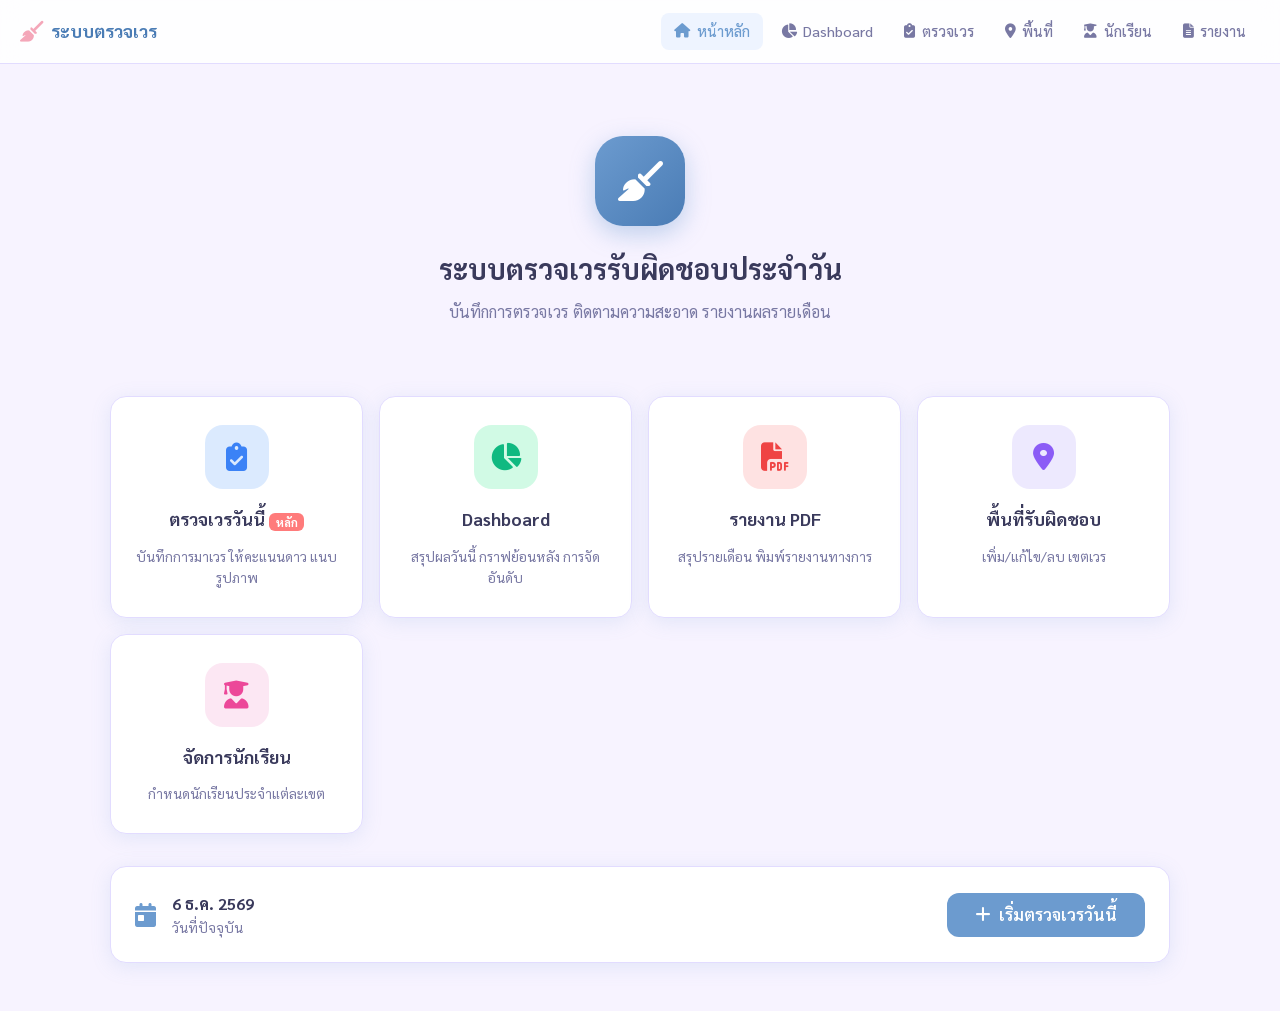
==== index.html @ fd8ac573 "Add files via upload" ====
<!DOCTYPE html>
<html lang="th">
<head>
<meta charset="UTF-8">
<meta name="viewport" content="width=device-width, initial-scale=1.0">
<title>ระบบตรวจเวรรับผิดชอบ</title>
<link rel="stylesheet" href="assets/css/style.css">
<link rel="stylesheet" href="assets/css/print.css">
<link rel="stylesheet" href="https://cdnjs.cloudflare.com/ajax/libs/font-awesome/6.5.0/css/all.min.css">
<style>
.hero {
  text-align: center; padding: 3rem 1rem 2.5rem;
}
.hero-icon {
  width: 90px; height: 90px; border-radius: 28px;
  background: linear-gradient(135deg, var(--primary), var(--primary-dk));
  display: inline-flex; align-items: center; justify-content: center;
  font-size: 2.5rem; color: #fff; margin-bottom: 1.25rem;
  box-shadow: 0 8px 24px rgba(108,155,207,0.4);
}
.hero h1 { font-size: 1.75rem; font-weight: 700; color: var(--text); }
.hero p  { color: var(--text-lt); margin-top: 0.5rem; font-size: 1rem; }
.menu-grid {
  display: grid;
  grid-template-columns: repeat(auto-fit, minmax(220px, 1fr));
  gap: 1rem; margin-top: 2rem;
}
.menu-card {
  background: var(--card); border-radius: var(--radius);
  box-shadow: var(--shadow); border: 1px solid var(--border);
  padding: 1.75rem 1.5rem; text-align: center;
  text-decoration: none; color: var(--text);
  transition: transform 0.2s, box-shadow 0.2s;
  display: flex; flex-direction: column; align-items: center; gap: 0.75rem;
}
.menu-card:hover { transform: translateY(-5px); box-shadow: var(--shadow-md); }
.menu-card-icon {
  width: 64px; height: 64px; border-radius: 18px;
  display: flex; align-items: center; justify-content: center; font-size: 1.75rem;
  margin-bottom: 0.25rem;
}
.menu-card h3 { font-size: 1.1rem; font-weight: 700; }
.menu-card p  { font-size: 0.85rem; color: var(--text-lt); }
.tag-new {
  background: var(--danger); color: #fff; font-size: 0.7rem;
  padding: 0.1rem 0.4rem; border-radius: 6px; font-weight: 700;
}
</style>
</head>
<body>

<!-- NAVBAR -->
<nav class="navbar">
  <a href="index.html" class="navbar-brand">
    <i class="fas fa-broom"></i> ระบบตรวจเวร
  </a>
  <div class="navbar-spacer"></div>
  <div class="navbar-links">
    <a href="index.html"><i class="fas fa-home"></i> หน้าหลัก</a>
    <a href="dashboard.html"><i class="fas fa-chart-pie"></i> Dashboard</a>
    <a href="check.html"><i class="fas fa-clipboard-check"></i> ตรวจเวร</a>
    <a href="zones.html"><i class="fas fa-map-marker-alt"></i> พื้นที่</a>
    <a href="students.html"><i class="fas fa-user-graduate"></i> นักเรียน</a>
    <a href="report.html"><i class="fas fa-file-alt"></i> รายงาน</a>
  </div>
  <button class="navbar-hamburger no-print" id="hamburger-btn" aria-label="เมนู">
    <span></span><span></span><span></span>
  </button>
</nav>

<!-- MOBILE MENU -->
<div class="mobile-menu" id="mobile-menu">
  <a href="index.html"><i class="fas fa-home"></i> หน้าหลัก</a>
  <a href="dashboard.html"><i class="fas fa-chart-pie"></i> Dashboard</a>
  <a href="check.html"><i class="fas fa-clipboard-check"></i> ตรวจเวรประจำวัน</a>
  <a href="zones.html"><i class="fas fa-map-marker-alt"></i> จัดการพื้นที่เวร</a>
  <a href="students.html"><i class="fas fa-user-graduate"></i> จัดการนักเรียน</a>
  <a href="report.html"><i class="fas fa-file-alt"></i> รายงาน PDF</a>
</div>

<div class="page-wrapper">
  <div class="container">
    <div class="hero fade-in">
      <div class="hero-icon"><i class="fas fa-broom"></i></div>
      <h1>ระบบตรวจเวรรับผิดชอบประจำวัน</h1>
      <p>บันทึกการตรวจเวร ติดตามความสะอาด รายงานผลรายเดือน</p>
    </div>

    <div class="menu-grid fade-in">
      <a href="check.html" class="menu-card">
        <div class="menu-card-icon" style="background:#DBEAFE; color:#3B82F6;">
          <i class="fas fa-clipboard-check"></i>
        </div>
        <h3>ตรวจเวรวันนี้ <span class="tag-new">หลัก</span></h3>
        <p>บันทึกการมาเวร ให้คะแนนดาว แนบรูปภาพ</p>
      </a>

      <a href="dashboard.html" class="menu-card">
        <div class="menu-card-icon" style="background:#D1FAE5; color:#10B981;">
          <i class="fas fa-chart-pie"></i>
        </div>
        <h3>Dashboard</h3>
        <p>สรุปผลวันนี้ กราฟย้อนหลัง การจัดอันดับ</p>
      </a>

      <a href="report.html" class="menu-card">
        <div class="menu-card-icon" style="background:#FEE2E2; color:#EF4444;">
          <i class="fas fa-file-pdf"></i>
        </div>
        <h3>รายงาน PDF</h3>
        <p>สรุปรายเดือน พิมพ์รายงานทางการ</p>
      </a>

      <a href="zones.html" class="menu-card">
        <div class="menu-card-icon" style="background:#EDE9FE; color:#8B5CF6;">
          <i class="fas fa-map-marker-alt"></i>
        </div>
        <h3>พื้นที่รับผิดชอบ</h3>
        <p>เพิ่ม/แก้ไข/ลบ เขตเวร</p>
      </a>

      <a href="students.html" class="menu-card">
        <div class="menu-card-icon" style="background:#FCE7F3; color:#EC4899;">
          <i class="fas fa-user-graduate"></i>
        </div>
        <h3>จัดการนักเรียน</h3>
        <p>กำหนดนักเรียนประจำแต่ละเขต</p>
      </a>
    </div>

    <!-- Quick info bar -->
    <div class="card" style="margin-top:2rem;" id="quick-info">
      <div class="card-body" style="display:flex; align-items:center; gap:1rem; flex-wrap:wrap;">
        <i class="fas fa-calendar-day" style="color:var(--primary); font-size:1.5rem;"></i>
        <div>
          <div style="font-weight:700;" id="today-display">—</div>
          <div style="font-size:0.85rem; color:var(--text-lt);">วันที่ปัจจุบัน</div>
        </div>
        <div style="margin-left:auto;">
          <a href="check.html" class="btn btn-primary btn-lg">
            <i class="fas fa-plus"></i> เริ่มตรวจเวรวันนี้
          </a>
        </div>
      </div>
    </div>
  </div>
</div>

<script src="assets/js/api.js"></script>
<script src="assets/js/ui.js"></script>
<script>
  document.getElementById('today-display').textContent = formatThaiDate(todayISO());
</script>
</body>
</html>
---- assets/css/style.css ----
/* ============================================================
   ระบบตรวจเวร - Main Stylesheet
   Design: Soft Pastel + Clean Educational
   ============================================================ */

/* ─── FONT IMPORT ─────────────────────────────────────────── */
@import url('https://fonts.googleapis.com/css2?family=Sarabun:wght@300;400;500;600;700&display=swap');

@font-face {
  font-family: 'THSarabunNew';
  src: url('../fonts/THSarabunNew.ttf') format('truetype');
  font-weight: normal;
}
@font-face {
  font-family: 'THSarabunNew';
  src: url('../fonts/THSarabunNewBold.ttf') format('truetype');
  font-weight: bold;
}

/* ─── CSS VARIABLES ───────────────────────────────────────── */
:root {
  --primary:    #6C9BCF;
  --primary-dk: #4A7CB5;
  --secondary:  #F4A7B9;
  --accent:     #98D8AA;
  --accent2:    #FFD580;
  --accent3:    #C9B8F5;
  --danger:     #FF7B7B;
  --bg:         #F7F3FF;
  --bg2:        #EEF4FF;
  --card:       #FFFFFF;
  --text:       #3A3A5C;
  --text-lt:    #7878A3;
  --border:     #E2DCFF;
  --shadow:     0 4px 20px rgba(108,155,207,0.15);
  --shadow-md:  0 8px 30px rgba(108,155,207,0.25);
  --radius:     16px;
  --radius-sm:  10px;
  --font:       'Sarabun', 'THSarabunNew', sans-serif;
  --nav-h:      64px;
}

/* ─── RESET & BASE ────────────────────────────────────────── */
*, *::before, *::after { box-sizing: border-box; margin: 0; padding: 0; }
html { font-size: 16px; scroll-behavior: smooth; }
body {
  font-family: var(--font);
  background: var(--bg);
  color: var(--text);
  min-height: 100vh;
  line-height: 1.6;
}
img { max-width: 100%; height: auto; }
a { color: var(--primary); text-decoration: none; }

/* ─── SCROLLBAR ───────────────────────────────────────────── */
::-webkit-scrollbar { width: 6px; height: 6px; }
::-webkit-scrollbar-track { background: var(--bg); }
::-webkit-scrollbar-thumb { background: var(--border); border-radius: 99px; }

/* ─── NAVBAR ──────────────────────────────────────────────── */
.navbar {
  position: fixed; top: 0; left: 0; right: 0; z-index: 100;
  height: var(--nav-h);
  background: rgba(255,255,255,0.85);
  backdrop-filter: blur(12px);
  border-bottom: 1px solid var(--border);
  display: flex; align-items: center;
  padding: 0 1.25rem;
  gap: 0.75rem;
}
.navbar-brand {
  font-size: 1.1rem; font-weight: 700;
  color: var(--primary-dk);
  display: flex; align-items: center; gap: 0.5rem;
  text-decoration: none;
}
.navbar-brand i { color: var(--secondary); font-size: 1.3rem; }
.navbar-spacer { flex: 1; }
.navbar-links { display: flex; gap: 0.25rem; }
.navbar-links a {
  padding: 0.45rem 0.85rem;
  border-radius: 8px;
  font-size: 0.9rem;
  font-weight: 500;
  color: var(--text-lt);
  transition: all 0.2s;
  display: flex; align-items: center; gap: 0.4rem;
}
.navbar-links a:hover, .navbar-links a.active {
  background: var(--bg2); color: var(--primary);
}
.navbar-hamburger {
  display: none; flex-direction: column; gap: 5px;
  cursor: pointer; padding: 0.5rem; border: none; background: none;
}
.navbar-hamburger span { display: block; width: 22px; height: 2px; background: var(--text); border-radius: 2px; transition: 0.3s; }

/* ─── MOBILE MENU ─────────────────────────────────────────── */
.mobile-menu {
  display: none; position: fixed; top: var(--nav-h); left: 0; right: 0; z-index: 99;
  background: rgba(255,255,255,0.97); backdrop-filter: blur(12px);
  border-bottom: 1px solid var(--border);
  padding: 1rem; flex-direction: column; gap: 0.25rem;
}
.mobile-menu.open { display: flex; }
.mobile-menu a {
  padding: 0.75rem 1rem; border-radius: 10px;
  color: var(--text); font-weight: 500; font-size: 1rem;
  display: flex; align-items: center; gap: 0.75rem;
  transition: background 0.2s;
}
.mobile-menu a:hover, .mobile-menu a.active { background: var(--bg2); color: var(--primary); }

/* ─── PAGE LAYOUT ─────────────────────────────────────────── */
.page-wrapper {
  padding-top: calc(var(--nav-h) + 1.5rem);
  padding-bottom: 3rem;
  min-height: 100vh;
}
.container { max-width: 1100px; margin: 0 auto; padding: 0 1.25rem; }
.page-header { margin-bottom: 1.75rem; }
.page-title {
  font-size: 1.6rem; font-weight: 700; color: var(--text);
  display: flex; align-items: center; gap: 0.6rem;
}
.page-title i { color: var(--primary); }
.page-subtitle { color: var(--text-lt); margin-top: 0.25rem; font-size: 0.95rem; }

/* ─── CARDS ───────────────────────────────────────────────── */
.card {
  background: var(--card);
  border-radius: var(--radius);
  box-shadow: var(--shadow);
  border: 1px solid var(--border);
  overflow: hidden;
}
.card-header {
  padding: 1.1rem 1.5rem;
  border-bottom: 1px solid var(--border);
  display: flex; align-items: center; gap: 0.75rem;
}
.card-header h3 { font-size: 1.05rem; font-weight: 600; color: var(--text); }
.card-body { padding: 1.5rem; }
.card-footer {
  padding: 1rem 1.5rem;
  border-top: 1px solid var(--border);
  background: var(--bg);
}

/* Colored header variants */
.card-header.primary { background: linear-gradient(135deg, var(--primary) 0%, var(--primary-dk) 100%); color: #fff; border: none; }
.card-header.primary h3, .card-header.primary i { color: #fff; }
.card-header.pink   { background: linear-gradient(135deg, #F4A7B9, #e88fa5); color: #fff; border: none; }
.card-header.green  { background: linear-gradient(135deg, #98D8AA, #72c98a); color: #fff; border: none; }
.card-header.purple { background: linear-gradient(135deg, #C9B8F5, #b09fe5); color: #fff; border: none; }

/* ─── STAT CARDS (Dashboard) ──────────────────────────────── */
.stats-grid { display: grid; grid-template-columns: repeat(auto-fit, minmax(180px, 1fr)); gap: 1rem; }
.stat-card {
  background: var(--card); border-radius: var(--radius); padding: 1.25rem 1.5rem;
  box-shadow: var(--shadow); border: 1px solid var(--border);
  display: flex; align-items: center; gap: 1rem;
  transition: transform 0.2s, box-shadow 0.2s;
}
.stat-card:hover { transform: translateY(-3px); box-shadow: var(--shadow-md); }
.stat-icon {
  width: 52px; height: 52px; border-radius: 14px;
  display: flex; align-items: center; justify-content: center;
  font-size: 1.4rem; flex-shrink: 0;
}
.stat-icon.blue   { background: #DBEAFE; color: #3B82F6; }
.stat-icon.pink   { background: #FCE7F3; color: #EC4899; }
.stat-icon.green  { background: #D1FAE5; color: #10B981; }
.stat-icon.yellow { background: #FEF9C3; color: #F59E0B; }
.stat-icon.purple { background: #EDE9FE; color: #8B5CF6; }
.stat-value { font-size: 1.8rem; font-weight: 700; color: var(--text); line-height: 1; }
.stat-label { font-size: 0.82rem; color: var(--text-lt); margin-top: 0.2rem; }

/* ─── BUTTONS ─────────────────────────────────────────────── */
.btn {
  display: inline-flex; align-items: center; justify-content: center; gap: 0.5rem;
  padding: 0.65rem 1.25rem; border-radius: 10px;
  font-family: var(--font); font-size: 0.95rem; font-weight: 600;
  border: none; cursor: pointer; transition: all 0.2s; line-height: 1;
}
.btn:active { transform: scale(0.97); }
.btn-primary { background: var(--primary); color: #fff; }
.btn-primary:hover { background: var(--primary-dk); box-shadow: 0 4px 12px rgba(108,155,207,0.4); }
.btn-secondary { background: var(--bg2); color: var(--primary); border: 1px solid var(--border); }
.btn-secondary:hover { background: var(--border); }
.btn-success { background: var(--accent); color: #1a5c2e; }
.btn-success:hover { background: #7ecb95; }
.btn-danger { background: #FEE2E2; color: var(--danger); }
.btn-danger:hover { background: #FECACA; }
.btn-warning { background: var(--accent2); color: #7a5c00; }
.btn-sm { padding: 0.4rem 0.85rem; font-size: 0.85rem; border-radius: 8px; }
.btn-lg { padding: 0.85rem 1.75rem; font-size: 1.05rem; border-radius: 12px; }
.btn-block { width: 100%; }
.btn:disabled { opacity: 0.6; cursor: not-allowed; }

/* ─── FORMS ───────────────────────────────────────────────── */
.form-group { margin-bottom: 1.1rem; }
.form-label { display: block; font-weight: 600; margin-bottom: 0.45rem; font-size: 0.9rem; color: var(--text); }
.form-label .req { color: var(--danger); margin-left: 2px; }
.form-control {
  width: 100%; padding: 0.7rem 1rem;
  border: 1.5px solid var(--border); border-radius: 10px;
  font-family: var(--font); font-size: 0.95rem; color: var(--text);
  background: var(--bg); transition: border-color 0.2s, box-shadow 0.2s;
  outline: none;
}
.form-control:focus { border-color: var(--primary); box-shadow: 0 0 0 3px rgba(108,155,207,0.15); background: #fff; }
.form-control::placeholder { color: #b0aec5; }
textarea.form-control { resize: vertical; min-height: 90px; }
.form-row { display: grid; grid-template-columns: 1fr 1fr; gap: 1rem; }
.form-hint { font-size: 0.8rem; color: var(--text-lt); margin-top: 0.3rem; }

/* ─── STAR RATING ─────────────────────────────────────────── */
.star-group { display: flex; gap: 0.5rem; align-items: center; }
.star-group .star {
  font-size: 2rem; cursor: pointer; color: #ddd; transition: color 0.15s, transform 0.15s;
  user-select: none;
}
.star-group .star:hover,
.star-group .star.active { color: #FFC107; transform: scale(1.15); }

/* ─── TOGGLE / CHECKBOX ───────────────────────────────────── */
.toggle-wrap { display: flex; align-items: center; gap: 0.75rem; cursor: pointer; }
.toggle-wrap input[type="checkbox"] { display: none; }
.toggle-slider {
  width: 46px; height: 26px; background: #CBD5E1; border-radius: 13px;
  position: relative; transition: background 0.2s;
}
.toggle-slider::after {
  content: ''; position: absolute; top: 3px; left: 3px;
  width: 20px; height: 20px; border-radius: 50%;
  background: #fff; box-shadow: 0 1px 4px rgba(0,0,0,0.2); transition: left 0.2s;
}
.toggle-wrap input:checked ~ .toggle-slider { background: var(--accent); }
.toggle-wrap input:checked ~ .toggle-slider::after { left: 23px; }

/* ─── ATTENDANCE LIST ─────────────────────────────────────── */
.att-list { display: flex; flex-direction: column; gap: 0.65rem; }
.att-item {
  display: flex; align-items: center; gap: 0.75rem;
  padding: 0.85rem 1rem; border-radius: 12px;
  background: var(--bg); border: 1.5px solid var(--border);
  transition: border-color 0.2s;
}
.att-item.present { border-color: var(--accent); background: #f0fff5; }
.att-item.absent  { border-color: var(--danger);  background: #fff5f5; }
.att-avatar {
  width: 38px; height: 38px; border-radius: 50%; background: var(--bg2);
  display: flex; align-items: center; justify-content: center;
  font-size: 1rem; color: var(--primary-dk); font-weight: 700; flex-shrink: 0;
}
.att-name { flex: 1; font-weight: 600; font-size: 0.95rem; }
.att-class { font-size: 0.8rem; color: var(--text-lt); }
.att-actions { display: flex; gap: 0.4rem; }
.att-btn {
  width: 40px; height: 40px; border-radius: 10px; border: 1.5px solid var(--border);
  background: #fff; cursor: pointer; font-size: 1.1rem; transition: all 0.15s;
  display: flex; align-items: center; justify-content: center;
}
.att-btn.present-btn:hover, .att-btn.active-present { background: var(--accent); border-color: var(--accent); }
.att-btn.absent-btn:hover, .att-btn.active-absent   { background: var(--danger); border-color: var(--danger); color: #fff; }
.att-note { width: 120px; padding: 0.35rem 0.65rem; border-radius: 8px; font-size: 0.82rem; font-family: var(--font); border: 1px solid var(--border); background: #fff; }

/* ─── TABLES ──────────────────────────────────────────────── */
.table-wrap { overflow-x: auto; }
table { width: 100%; border-collapse: collapse; }
th, td { padding: 0.75rem 1rem; text-align: left; font-size: 0.9rem; }
th { background: var(--bg2); font-weight: 600; color: var(--text); border-bottom: 2px solid var(--border); white-space: nowrap; }
td { border-bottom: 1px solid var(--border); color: var(--text); }
tr:last-child td { border-bottom: none; }
tr:hover td { background: #fafafe; }
.badge {
  display: inline-flex; align-items: center; gap: 0.3rem;
  padding: 0.25rem 0.65rem; border-radius: 99px; font-size: 0.78rem; font-weight: 600;
}
.badge-green  { background: #D1FAE5; color: #065F46; }
.badge-red    { background: #FEE2E2; color: #991B1B; }
.badge-blue   { background: #DBEAFE; color: #1D4ED8; }
.badge-gray   { background: #F1F5F9; color: #64748B; }
.badge-yellow { background: #FEF9C3; color: #92400E; }

/* ─── PHOTO UPLOAD ────────────────────────────────────────── */
.upload-zone {
  border: 2px dashed var(--border); border-radius: var(--radius);
  padding: 1.5rem; text-align: center; cursor: pointer;
  transition: border-color 0.2s, background 0.2s; background: var(--bg);
}
.upload-zone:hover, .upload-zone.drag-over { border-color: var(--primary); background: var(--bg2); }
.upload-zone i { font-size: 2rem; color: var(--text-lt); margin-bottom: 0.5rem; display: block; }
.upload-zone p { font-size: 0.88rem; color: var(--text-lt); }
.photo-preview-grid { display: grid; grid-template-columns: repeat(auto-fill, minmax(90px, 1fr)); gap: 0.5rem; margin-top: 0.75rem; }
.photo-thumb { position: relative; border-radius: 10px; overflow: hidden; aspect-ratio: 1; }
.photo-thumb img { width: 100%; height: 100%; object-fit: cover; }
.photo-thumb .rm-btn {
  position: absolute; top: 3px; right: 3px; width: 22px; height: 22px;
  background: rgba(0,0,0,0.55); border-radius: 50%; border: none; cursor: pointer;
  color: #fff; font-size: 0.65rem; display: flex; align-items: center; justify-content: center;
}

/* ─── TOAST NOTIFICATIONS ─────────────────────────────────── */
#toast-container {
  position: fixed; bottom: 1.5rem; right: 1.5rem; z-index: 9999;
  display: flex; flex-direction: column-reverse; gap: 0.5rem;
}
.toast {
  display: flex; align-items: center; gap: 0.75rem;
  padding: 0.85rem 1.1rem; border-radius: 12px; min-width: 260px; max-width: 360px;
  box-shadow: var(--shadow-md); font-size: 0.92rem; font-weight: 500;
  animation: slideInRight 0.3s ease;
}
.toast.success { background: #D1FAE5; color: #065F46; border-left: 4px solid #10B981; }
.toast.error   { background: #FEE2E2; color: #991B1B; border-left: 4px solid #EF4444; }
.toast.info    { background: #DBEAFE; color: #1D4ED8; border-left: 4px solid #3B82F6; }
.toast.warning { background: #FEF9C3; color: #92400E; border-left: 4px solid #F59E0B; }
.toast i { font-size: 1.1rem; flex-shrink: 0; }
.toast span { flex: 1; }
.toast-close { background: none; border: none; cursor: pointer; font-size: 1rem; opacity: 0.6; padding: 0; }

/* ─── MODAL ───────────────────────────────────────────────── */
.modal-overlay {
  position: fixed; inset: 0; background: rgba(40,40,80,0.45);
  backdrop-filter: blur(4px); z-index: 200;
  display: flex; align-items: center; justify-content: center;
  padding: 1rem; opacity: 0; pointer-events: none; transition: opacity 0.2s;
}
.modal-overlay.open { opacity: 1; pointer-events: all; }
.modal {
  background: var(--card); border-radius: var(--radius); width: 100%; max-width: 500px;
  box-shadow: var(--shadow-md); max-height: 90vh; overflow-y: auto;
  transform: translateY(20px); transition: transform 0.2s;
}
.modal-overlay.open .modal { transform: none; }
.modal-header {
  padding: 1.1rem 1.5rem; border-bottom: 1px solid var(--border);
  display: flex; align-items: center; justify-content: space-between;
}
.modal-header h4 { font-size: 1.05rem; font-weight: 700; }
.modal-close { background: none; border: none; font-size: 1.2rem; cursor: pointer; color: var(--text-lt); padding: 0.25rem; }
.modal-body { padding: 1.5rem; }
.modal-footer { padding: 1rem 1.5rem; border-top: 1px solid var(--border); display: flex; gap: 0.75rem; justify-content: flex-end; }

/* ─── LOADING ─────────────────────────────────────────────── */
.loading-overlay {
  position: fixed; inset: 0; background: rgba(255,255,255,0.7);
  backdrop-filter: blur(3px); z-index: 500;
  display: flex; align-items: center; justify-content: center;
  flex-direction: column; gap: 1rem;
  opacity: 0; pointer-events: none; transition: opacity 0.2s;
}
.loading-overlay.show { opacity: 1; pointer-events: all; }
.spinner {
  width: 44px; height: 44px; border-radius: 50%;
  border: 4px solid var(--border); border-top-color: var(--primary);
  animation: spin 0.7s linear infinite;
}
.loading-text { font-size: 0.95rem; color: var(--text-lt); font-weight: 500; }

/* ─── CHART CONTAINER ─────────────────────────────────────── */
.chart-container { position: relative; width: 100%; height: 220px; }

/* ─── EMPTY STATE ─────────────────────────────────────────── */
.empty-state { text-align: center; padding: 3rem 1rem; }
.empty-state i { font-size: 3rem; color: var(--border); margin-bottom: 1rem; display: block; }
.empty-state p { color: var(--text-lt); }

/* ─── GRID LAYOUTS ────────────────────────────────────────── */
.grid-2 { display: grid; grid-template-columns: 1fr 1fr; gap: 1rem; }
.grid-3 { display: grid; grid-template-columns: repeat(3, 1fr); gap: 1rem; }
.gap-1 { gap: 1rem; }

/* ─── ZONE CARDS ──────────────────────────────────────────── */
.zone-card {
  background: var(--card); border-radius: var(--radius); padding: 1.25rem;
  box-shadow: var(--shadow); border: 1.5px solid var(--border);
  transition: box-shadow 0.2s, transform 0.2s;
}
.zone-card:hover { box-shadow: var(--shadow-md); transform: translateY(-2px); }
.zone-card .zone-id { font-size: 0.78rem; color: var(--text-lt); font-weight: 600; letter-spacing: 0.05em; }
.zone-card .zone-name { font-size: 1.1rem; font-weight: 700; margin: 0.25rem 0; }
.zone-card .zone-meta { font-size: 0.82rem; color: var(--text-lt); margin-bottom: 0.85rem; }
.zone-card-actions { display: flex; gap: 0.5rem; }

/* ─── PROGRESS BAR ────────────────────────────────────────── */
.progress-bar { background: var(--border); border-radius: 99px; height: 8px; overflow: hidden; }
.progress-fill { height: 100%; border-radius: 99px; background: var(--primary); transition: width 0.5s; }
.progress-fill.green { background: var(--accent); }
.progress-fill.red   { background: var(--danger); }

/* ─── GALLERY ─────────────────────────────────────────────── */
.gallery-grid { display: grid; grid-template-columns: repeat(auto-fill, minmax(130px, 1fr)); gap: 0.75rem; }
.gallery-item { border-radius: 12px; overflow: hidden; aspect-ratio: 1; cursor: pointer; position: relative; }
.gallery-item img { width: 100%; height: 100%; object-fit: cover; transition: transform 0.25s; }
.gallery-item:hover img { transform: scale(1.05); }
.gallery-item .overlay {
  position: absolute; inset: 0; background: rgba(0,0,0,0); display: flex;
  align-items: center; justify-content: center; transition: background 0.2s;
  color: #fff; font-size: 1.5rem;
}
.gallery-item:hover .overlay { background: rgba(0,0,0,0.4); }

/* ─── LIGHTBOX ────────────────────────────────────────────── */
#lightbox {
  position: fixed; inset: 0; background: rgba(0,0,0,0.85);
  z-index: 1000; display: flex; align-items: center; justify-content: center;
  display: none;
}
#lightbox.open { display: flex; }
#lightbox img { max-width: 92vw; max-height: 88vh; border-radius: 12px; }
#lightbox .lb-close {
  position: absolute; top: 1rem; right: 1.25rem;
  background: rgba(255,255,255,0.15); border: none; color: #fff;
  font-size: 1.6rem; cursor: pointer; border-radius: 8px; padding: 0.2rem 0.6rem;
}

/* ─── RANKING LIST ────────────────────────────────────────── */
.ranking-list { display: flex; flex-direction: column; gap: 0.5rem; }
.ranking-item {
  display: flex; align-items: center; gap: 0.75rem;
  padding: 0.65rem 0.75rem; border-radius: 10px; background: var(--bg);
}
.rank-num {
  width: 28px; height: 28px; border-radius: 8px; background: var(--bg2);
  display: flex; align-items: center; justify-content: center;
  font-weight: 700; font-size: 0.85rem; flex-shrink: 0;
}
.rank-num.top1 { background: #FFC107; color: #fff; }
.rank-num.top2 { background: #90A4AE; color: #fff; }
.rank-num.top3 { background: #A07754; color: #fff; }
.rank-info { flex: 1; }
.rank-name { font-weight: 600; font-size: 0.9rem; }
.rank-sub  { font-size: 0.78rem; color: var(--text-lt); }
.rank-score { font-weight: 700; font-size: 1rem; color: var(--primary); }

/* ─── ANIMATIONS ──────────────────────────────────────────── */
@keyframes spin { to { transform: rotate(360deg); } }
@keyframes slideInRight {
  from { transform: translateX(100%); opacity: 0; }
  to   { transform: translateX(0); opacity: 1; }
}
@keyframes fadeIn { from { opacity: 0; transform: translateY(8px); } to { opacity: 1; transform: none; } }
.fade-in { animation: fadeIn 0.35s ease forwards; }

/* ─── RESPONSIVE ──────────────────────────────────────────── */
@media (max-width: 768px) {
  .navbar-links { display: none; }
  .navbar-hamburger { display: flex; }
  .form-row { grid-template-columns: 1fr; }
  .grid-2, .grid-3 { grid-template-columns: 1fr; }
  .stats-grid { grid-template-columns: repeat(2, 1fr); }
  .page-title { font-size: 1.35rem; }
  .att-note { width: 90px; }
  .modal { max-width: 100%; margin: 0; border-radius: var(--radius) var(--radius) 0 0; }
  .modal-overlay { align-items: flex-end; }
}
@media (max-width: 480px) {
  .stats-grid { grid-template-columns: 1fr 1fr; }
  .stat-value { font-size: 1.5rem; }
  .att-btn { width: 36px; height: 36px; }
}
---- assets/css/print.css ----
/* ============================================================
   print.css - Official Report Print Styles
   Font: TH Sarabun New, 16pt body, A4 Portrait
   ============================================================ */

@font-face {
  font-family: 'THSarabunNew';
  src: url('../fonts/THSarabunNew.ttf') format('truetype');
  font-weight: normal;
}
@font-face {
  font-family: 'THSarabunNew';
  src: url('../fonts/THSarabunNewBold.ttf') format('truetype');
  font-weight: bold;
}

@media print {
  /* ─── HIDE ALL UI ELEMENTS ─────────────────────────────── */
  .navbar, .mobile-menu, .navbar-hamburger,
  .btn, .card-footer, .page-header .btn,
  #toast-container, .loading-overlay,
  .modal-overlay, .no-print,
  nav, header, footer,
  .report-controls, .report-actions { display: none !important; }

  /* ─── PAGE SETUP ───────────────────────────────────────── */
  @page {
    size: A4 portrait;
    margin: 1.8cm 1.5cm 2cm 2cm;
  }

  * { -webkit-print-color-adjust: exact; print-color-adjust: exact; }

  html, body {
    font-family: 'THSarabunNew', 'Sarabun', sans-serif !important;
    font-size: 16pt !important;
    color: #000 !important;
    background: #fff !important;
    margin: 0; padding: 0;
  }

  .page-wrapper { padding: 0 !important; margin: 0 !important; }
  .container { max-width: 100% !important; padding: 0 !important; margin: 0 !important; }

  /* ─── PRINT REPORT WRAPPER ─────────────────────────────── */
  #print-report {
    display: block !important;
    font-family: 'THSarabunNew', 'Sarabun', sans-serif;
    font-size: 16pt;
    color: #000;
    line-height: 1.5;
  }

  /* ─── DOCUMENT HEADER ──────────────────────────────────── */
  .print-header {
    text-align: center;
    margin-bottom: 0.8cm;
    padding-bottom: 0.4cm;
    border-bottom: 2px solid #000;
  }
  .print-school-name {
    font-size: 20pt;
    font-weight: bold;
    margin-bottom: 0.15cm;
  }
  .print-title {
    font-size: 24pt;
    font-weight: bold;
    margin-bottom: 0.1cm;
  }
  .print-subtitle {
    font-size: 18pt;
    font-weight: bold;
    margin-bottom: 0.1cm;
  }
  .print-meta {
    font-size: 16pt;
    color: #333;
  }

  /* ─── SECTION TITLES ───────────────────────────────────── */
  .print-section-title {
    font-size: 18pt;
    font-weight: bold;
    margin: 0.6cm 0 0.3cm 0;
    padding: 0.15cm 0.3cm;
    background: #e8e8e8 !important;
    border-left: 5px solid #333;
    page-break-after: avoid;
  }

  /* ─── TABLES ───────────────────────────────────────────── */
  table {
    width: 100%;
    border-collapse: collapse;
    font-size: 15pt;
    margin-bottom: 0.5cm;
    page-break-inside: auto;
  }
  thead { display: table-header-group; }
  tbody tr { page-break-inside: avoid; page-break-after: auto; }

  th {
    background: #333 !important;
    color: #fff !important;
    font-weight: bold;
    padding: 0.2cm 0.3cm;
    border: 1px solid #000;
    font-size: 15pt;
    text-align: center;
    -webkit-print-color-adjust: exact;
    print-color-adjust: exact;
  }
  td {
    padding: 0.18cm 0.3cm;
    border: 1px solid #000;
    font-size: 15pt;
    vertical-align: middle;
  }
  tr:nth-child(even) td {
    background: #f5f5f5 !important;
    -webkit-print-color-adjust: exact;
    print-color-adjust: exact;
  }

  /* ─── STAR DISPLAY IN PRINT ─────────────────────────────── */
  .print-stars { color: #000; font-size: 15pt; letter-spacing: 2px; }
  .star-filled::before { content: '★'; }
  .star-empty::before  { content: '☆'; }

  /* ─── SUMMARY BOX ──────────────────────────────────────── */
  .print-summary-box {
    border: 2px solid #000;
    padding: 0.4cm 0.6cm;
    margin: 0.5cm 0;
    page-break-inside: avoid;
  }
  .print-summary-box h4 {
    font-size: 18pt;
    font-weight: bold;
    margin-bottom: 0.3cm;
    border-bottom: 1px solid #000;
    padding-bottom: 0.15cm;
  }
  .print-summary-row {
    display: flex;
    justify-content: space-between;
    font-size: 16pt;
    padding: 0.1cm 0;
    border-bottom: 1px dotted #ccc;
  }
  .print-summary-row:last-child { border-bottom: none; }
  .print-summary-label { font-weight: bold; }
  .print-summary-value { text-align: right; }

  /* ─── SIGNATURE SECTION ────────────────────────────────── */
  .print-signatures {
    margin-top: 1.2cm;
    page-break-inside: avoid;
  }
  .print-signatures-title {
    font-size: 16pt;
    font-weight: bold;
    text-align: center;
    margin-bottom: 0.8cm;
  }
  .signatures-grid {
    display: grid;
    grid-template-columns: repeat(3, 1fr);
    gap: 1cm;
    margin-top: 0.5cm;
  }
  .sig-block { text-align: center; }
  .sig-line {
    border-bottom: 1px solid #000;
    margin: 1.5cm 0.3cm 0.2cm 0.3cm;
  }
  .sig-role {
    font-size: 15pt;
    font-weight: bold;
    margin-bottom: 0.1cm;
  }
  .sig-name {
    font-size: 14pt;
    color: #333;
    min-height: 0.6cm;
  }
  .sig-date {
    font-size: 14pt;
    color: #555;
    margin-top: 0.15cm;
  }

  /* ─── PRINT DATE FOOTER ────────────────────────────────── */
  .print-footer {
    position: fixed;
    bottom: 0.8cm;
    left: 0;
    right: 0;
    text-align: center;
    font-size: 13pt;
    color: #555;
    border-top: 1px solid #ccc;
    padding-top: 0.2cm;
  }

  /* ─── PAGE NUMBER ──────────────────────────────────────── */
  .print-footer::after {
    content: 'หน้า ' counter(page) ' จาก ' counter(pages);
  }

  /* ─── PAGE BREAK HELPERS ───────────────────────────────── */
  .page-break-before { page-break-before: always; }
  .page-break-after  { page-break-after: always; }
  .no-break          { page-break-inside: avoid; }

  /* ─── PERCENT BAR IN PRINT ──────────────────────────────── */
  .pct-cell { text-align: center; font-weight: bold; }
  .pct-high { color: #000; }
  .pct-mid  { color: #333; }
  .pct-low  { color: #666; text-decoration: underline; }

  /* ─── HIDE SCREEN-ONLY STUFF ────────────────────────────── */
  canvas, .chart-container, .gallery-grid,
  .report-filter-bar, .tab-bar { display: none !important; }
}
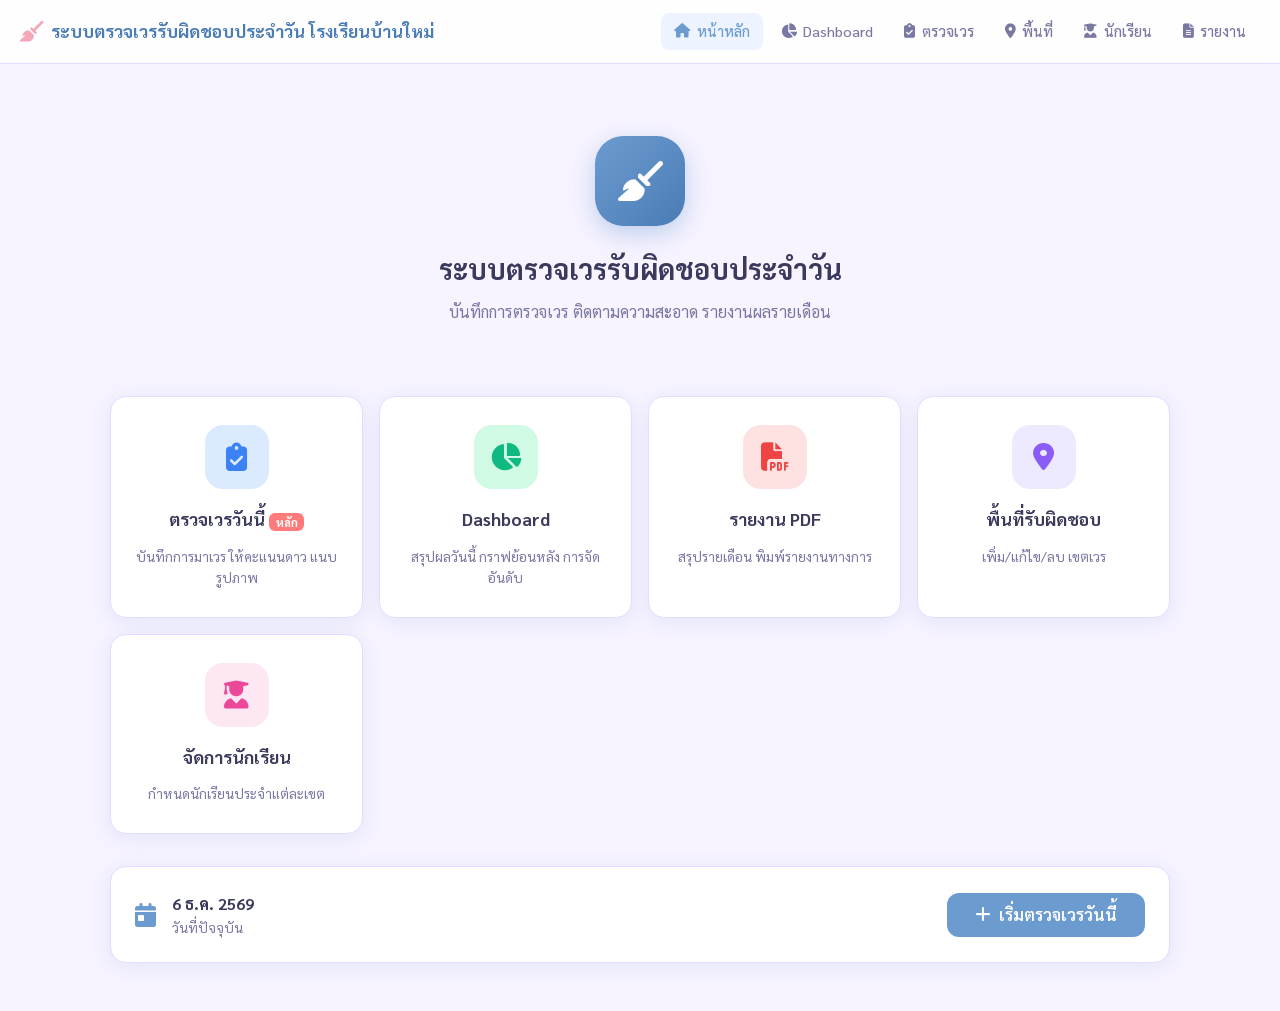
==== commit e817c6fd: "Update index.html" ====
--- a/index.html
+++ b/index.html
@@ -52,7 +52,7 @@
 <!-- NAVBAR -->
 <nav class="navbar">
   <a href="index.html" class="navbar-brand">
-    <i class="fas fa-broom"></i> ระบบตรวจเวร
+    <i class="fas fa-broom"></i> ระบบตรวจเวรรับผิดชอบประจำวัน โรงเรียนบ้านใหม่
   </a>
   <div class="navbar-spacer"></div>
   <div class="navbar-links">
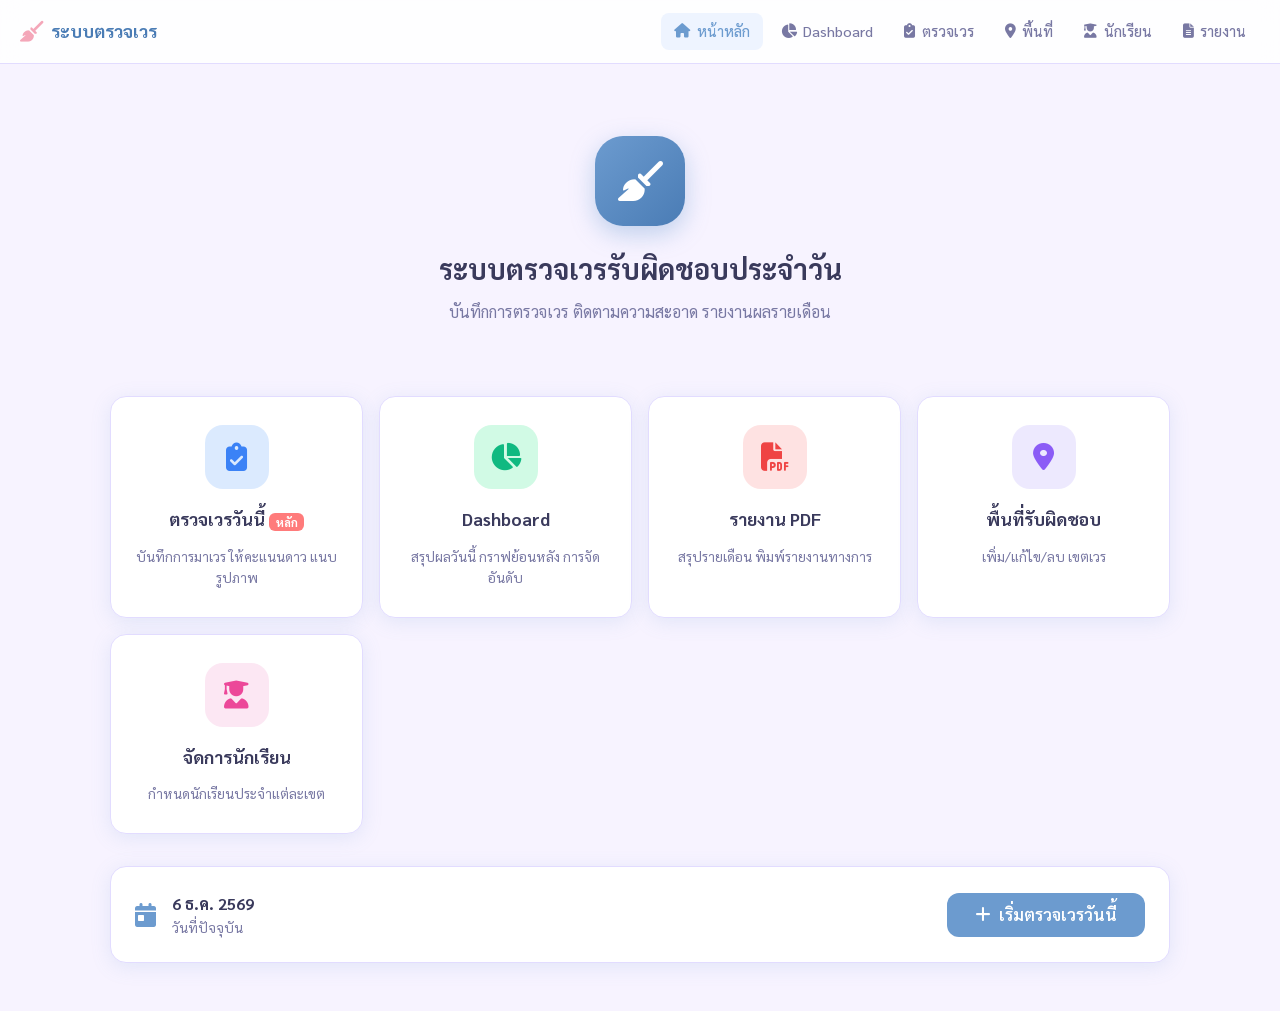
==== commit 9678e855: "Add files via upload" ====
--- a/index.html
+++ b/index.html
@@ -52,7 +52,7 @@
 <!-- NAVBAR -->
 <nav class="navbar">
   <a href="index.html" class="navbar-brand">
-    <i class="fas fa-broom"></i> ระบบตรวจเวรรับผิดชอบประจำวัน โรงเรียนบ้านใหม่
+    <i class="fas fa-broom"></i> ระบบตรวจเวร
   </a>
   <div class="navbar-spacer"></div>
   <div class="navbar-links">
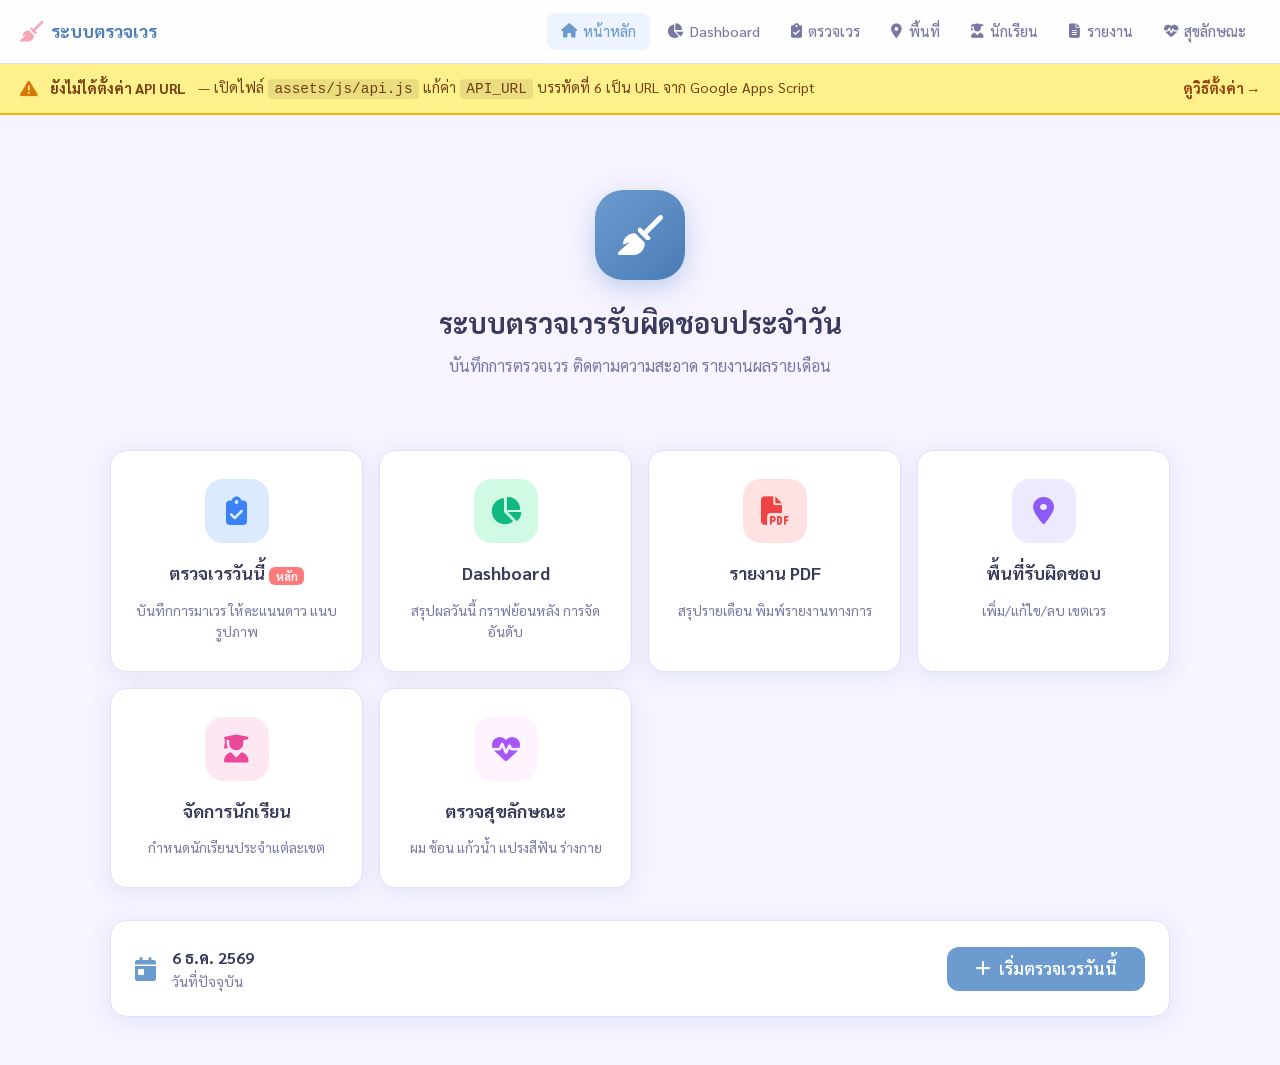
==== commit 17b5d738: "Add files via upload" ====
--- a/index.html
+++ b/index.html
@@ -62,6 +62,7 @@
     <a href="zones.html"><i class="fas fa-map-marker-alt"></i> พื้นที่</a>
     <a href="students.html"><i class="fas fa-user-graduate"></i> นักเรียน</a>
     <a href="report.html"><i class="fas fa-file-alt"></i> รายงาน</a>
+    <a href="hygiene.html"><i class="fas fa-heartbeat"></i> สุขลักษณะ</a>
   </div>
   <button class="navbar-hamburger no-print" id="hamburger-btn" aria-label="เมนู">
     <span></span><span></span><span></span>
@@ -76,6 +77,8 @@
   <a href="zones.html"><i class="fas fa-map-marker-alt"></i> จัดการพื้นที่เวร</a>
   <a href="students.html"><i class="fas fa-user-graduate"></i> จัดการนักเรียน</a>
   <a href="report.html"><i class="fas fa-file-alt"></i> รายงาน PDF</a>
+  <a href="hygiene.html"><i class="fas fa-heartbeat"></i> ตรวจสุขลักษณะ</a>
+  <a href="hygiene-report.html"><i class="fas fa-file-medical"></i> รายงานสุขลักษณะ</a>
 </div>
 
 <div class="page-wrapper">
@@ -126,6 +129,14 @@
         <h3>จัดการนักเรียน</h3>
         <p>กำหนดนักเรียนประจำแต่ละเขต</p>
       </a>
+
+      <a href="hygiene.html" class="menu-card">
+        <div class="menu-card-icon" style="background:#FDF4FF; color:#A855F7;">
+          <i class="fas fa-heartbeat"></i>
+        </div>
+        <h3>ตรวจสุขลักษณะ</h3>
+        <p>ผม ช้อน แก้วน้ำ แปรงสีฟัน ร่างกาย</p>
+      </a>
     </div>
 
     <!-- Quick info bar -->
--- a/assets/css/style.css
+++ b/assets/css/style.css
@@ -241,31 +241,60 @@
 .toggle-wrap input:checked ~ .toggle-slider::after { left: 23px; }
 
 /* ─── ATTENDANCE LIST ─────────────────────────────────────── */
-.att-list { display: flex; flex-direction: column; gap: 0.65rem; }
+.att-list { display: flex; flex-direction: column; gap: 0.55rem; }
+
 .att-item {
-  display: flex; align-items: center; gap: 0.75rem;
-  padding: 0.85rem 1rem; border-radius: 12px;
-  background: var(--bg); border: 1.5px solid var(--border);
-  transition: border-color 0.2s;
+  border-radius: 12px;
+  background: var(--bg);
+  border: 1.5px solid var(--border);
+  transition: border-color 0.2s, background 0.15s;
+  overflow: hidden;
 }
 .att-item.present { border-color: var(--accent); background: #f0fff5; }
 .att-item.absent  { border-color: var(--danger);  background: #fff5f5; }
-.att-avatar {
-  width: 38px; height: 38px; border-radius: 50%; background: var(--bg2);
+
+/* แถวบน: ชื่อ + ปุ่ม */
+.att-row-top {
+  display: flex; align-items: center; gap: 0.75rem;
+  padding: 0.65rem 0.9rem 0.35rem;
+}
+/* แถวล่าง: ช่องหมายเหตุ */
+.att-row-bottom {
+  padding: 0 0.85rem 0.6rem;
+}
+
+.att-info { flex: 1; min-width: 0; }
+.att-name {
+  font-weight: 700; font-size: 1rem; color: var(--text);
+  white-space: nowrap; overflow: hidden; text-overflow: ellipsis;
+}
+.att-class { font-size: 0.82rem; color: var(--text-lt); margin-top: 2px; }
+
+.att-actions { display: flex; gap: 0.35rem; flex-shrink: 0; }
+.att-btn {
+  width: 42px; height: 42px; border-radius: 10px;
+  border: 1.5px solid var(--border);
+  background: #fff; cursor: pointer; font-size: 1.15rem;
+  transition: all 0.15s;
   display: flex; align-items: center; justify-content: center;
-  font-size: 1rem; color: var(--primary-dk); font-weight: 700; flex-shrink: 0;
-}
-.att-name { flex: 1; font-weight: 600; font-size: 0.95rem; }
-.att-class { font-size: 0.8rem; color: var(--text-lt); }
-.att-actions { display: flex; gap: 0.4rem; }
-.att-btn {
-  width: 40px; height: 40px; border-radius: 10px; border: 1.5px solid var(--border);
-  background: #fff; cursor: pointer; font-size: 1.1rem; transition: all 0.15s;
-  display: flex; align-items: center; justify-content: center;
-}
-.att-btn.present-btn:hover, .att-btn.active-present { background: var(--accent); border-color: var(--accent); }
-.att-btn.absent-btn:hover, .att-btn.active-absent   { background: var(--danger); border-color: var(--danger); color: #fff; }
-.att-note { width: 120px; padding: 0.35rem 0.65rem; border-radius: 8px; font-size: 0.82rem; font-family: var(--font); border: 1px solid var(--border); background: #fff; }
+  -webkit-tap-highlight-color: transparent;
+}
+.att-btn:active { transform: scale(0.92); }
+.att-btn.present-btn:hover,
+.att-btn.active-present { background: var(--accent); border-color: #6EE7B7; }
+.att-btn.absent-btn:hover,
+.att-btn.active-absent  { background: #FCA5A5; border-color: var(--danger); }
+
+/* ช่องหมายเหตุ — เต็มความกว้าง */
+.att-note {
+  width: 100%; padding: 0.35rem 0.65rem;
+  border-radius: 8px; font-size: 0.82rem;
+  font-family: var(--font);
+  border: 1px solid var(--border); background: rgba(255,255,255,0.7);
+  color: var(--text);
+}
+.att-note:focus { outline: none; border-color: var(--primary); background: #fff; }
+.att-note::placeholder { color: #b0aec5; }
 
 /* ─── TABLES ──────────────────────────────────────────────── */
 .table-wrap { overflow-x: auto; }
@@ -454,12 +483,24 @@
   .grid-2, .grid-3 { grid-template-columns: 1fr; }
   .stats-grid { grid-template-columns: repeat(2, 1fr); }
   .page-title { font-size: 1.35rem; }
-  .att-note { width: 90px; }
   .modal { max-width: 100%; margin: 0; border-radius: var(--radius) var(--radius) 0 0; }
   .modal-overlay { align-items: flex-end; }
-}
+
+  /* Attendance mobile */
+  .att-row-top    { padding: 0.65rem 0.75rem 0.35rem; gap: 0.5rem; }
+  .att-row-bottom { padding: 0 0.75rem 0.6rem; }
+  .att-name { font-size: 0.93rem; }
+  .att-btn  { width: 44px; height: 44px; font-size: 1.2rem; }
+}
+
 @media (max-width: 480px) {
   .stats-grid { grid-template-columns: 1fr 1fr; }
   .stat-value { font-size: 1.5rem; }
-  .att-btn { width: 36px; height: 36px; }
-}
+
+  /* Attendance extra small */
+  .att-name   { font-size: 0.9rem; }
+  .att-class  { font-size: 0.75rem; }
+  .att-btn    { width: 42px; height: 42px; font-size: 1.1rem; border-radius: 9px; }
+  .att-note   { font-size: 0.8rem; padding: 0.3rem 0.55rem; }
+  .upload-grid { grid-template-columns: 1fr; }
+}
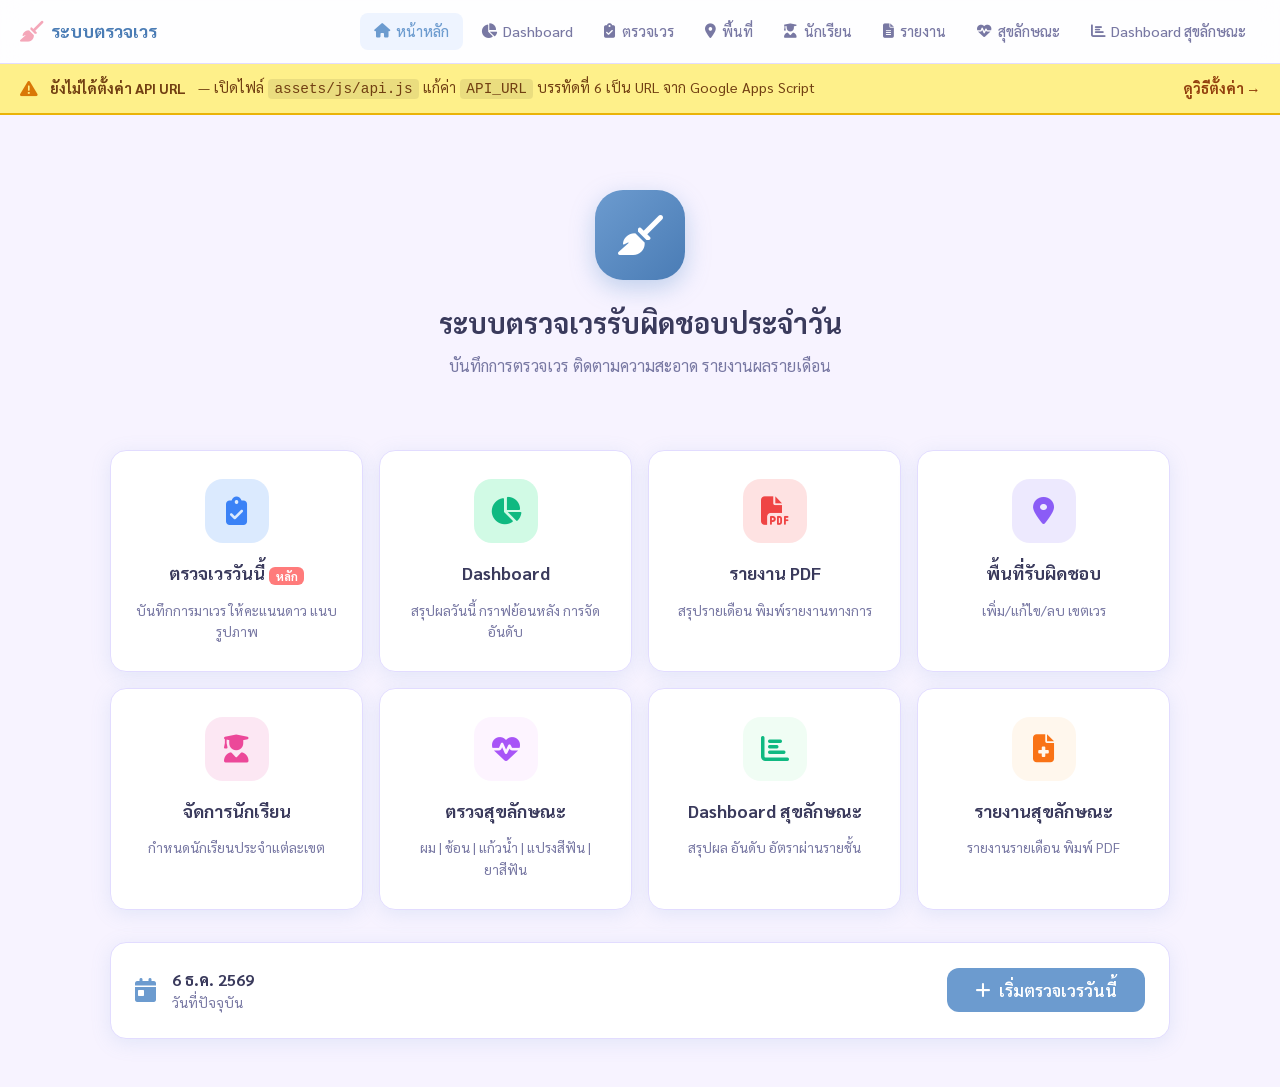
==== commit 2e0a3378: "Add files via upload" ====
--- a/index.html
+++ b/index.html
@@ -63,6 +63,7 @@
     <a href="students.html"><i class="fas fa-user-graduate"></i> นักเรียน</a>
     <a href="report.html"><i class="fas fa-file-alt"></i> รายงาน</a>
     <a href="hygiene.html"><i class="fas fa-heartbeat"></i> สุขลักษณะ</a>
+    <a href="hygiene-dashboard.html"><i class="fas fa-chart-bar"></i> Dashboard สุขลักษณะ</a>
   </div>
   <button class="navbar-hamburger no-print" id="hamburger-btn" aria-label="เมนู">
     <span></span><span></span><span></span>
@@ -78,6 +79,7 @@
   <a href="students.html"><i class="fas fa-user-graduate"></i> จัดการนักเรียน</a>
   <a href="report.html"><i class="fas fa-file-alt"></i> รายงาน PDF</a>
   <a href="hygiene.html"><i class="fas fa-heartbeat"></i> ตรวจสุขลักษณะ</a>
+  <a href="hygiene-dashboard.html"><i class="fas fa-chart-bar"></i> Dashboard สุขลักษณะ</a>
   <a href="hygiene-report.html"><i class="fas fa-file-medical"></i> รายงานสุขลักษณะ</a>
 </div>
 
@@ -135,7 +137,23 @@
           <i class="fas fa-heartbeat"></i>
         </div>
         <h3>ตรวจสุขลักษณะ</h3>
-        <p>ผม ช้อน แก้วน้ำ แปรงสีฟัน ร่างกาย</p>
+        <p>ผม | ช้อน | แก้วน้ำ | แปรงสีฟัน | ยาสีฟัน</p>
+      </a>
+
+      <a href="hygiene-dashboard.html" class="menu-card">
+        <div class="menu-card-icon" style="background:#F0FDF4; color:#10B981;">
+          <i class="fas fa-chart-bar"></i>
+        </div>
+        <h3>Dashboard สุขลักษณะ</h3>
+        <p>สรุปผล อันดับ อัตราผ่านรายชั้น</p>
+      </a>
+
+      <a href="hygiene-report.html" class="menu-card">
+        <div class="menu-card-icon" style="background:#FFF7ED; color:#F97316;">
+          <i class="fas fa-file-medical"></i>
+        </div>
+        <h3>รายงานสุขลักษณะ</h3>
+        <p>รายงานรายเดือน พิมพ์ PDF</p>
       </a>
     </div>
 
